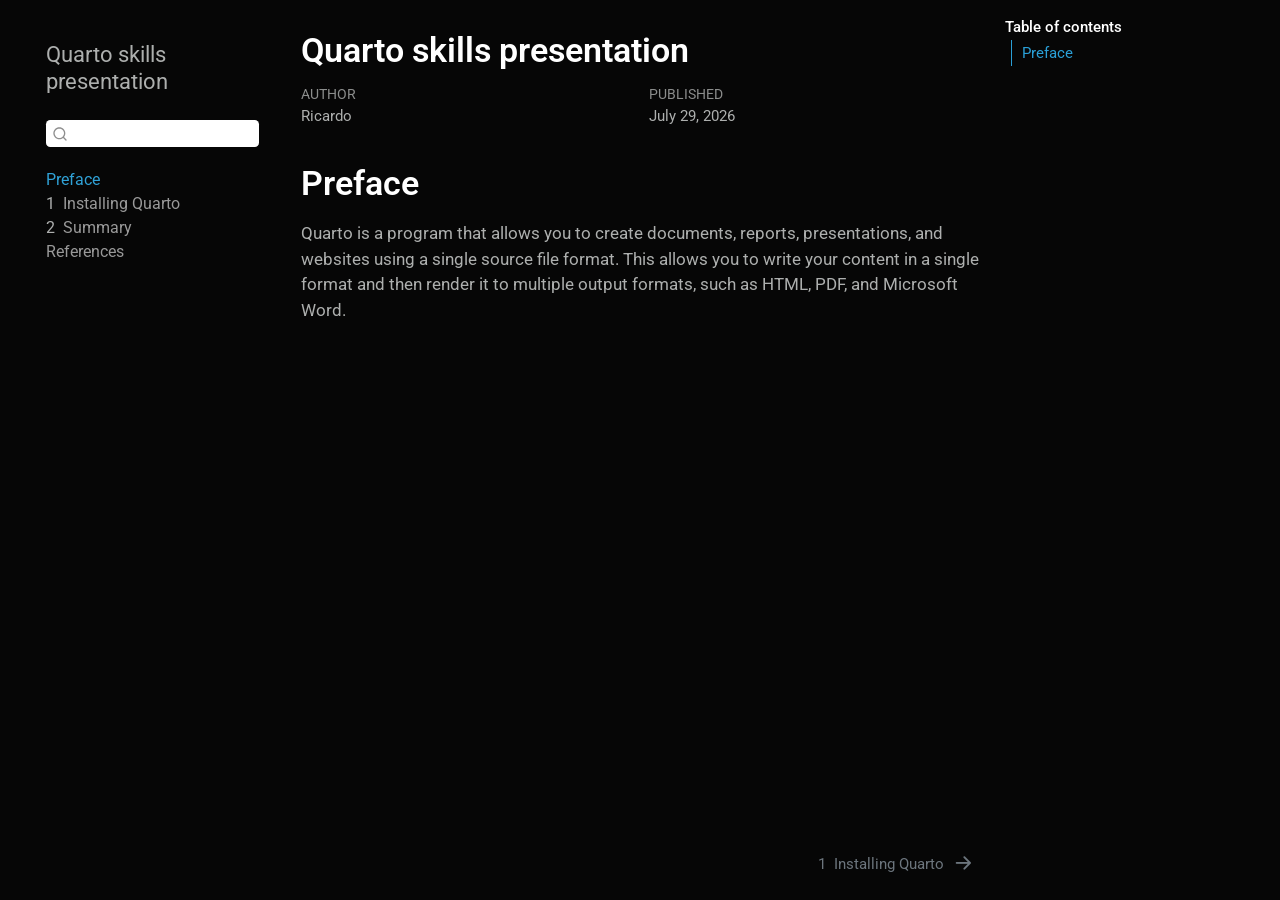
==== _book/index.html @ 13a71983 "Add initial content for Quarto project - Created index.qmd with a preface introducing Quarto. - Adde" ====
<!DOCTYPE html>
<html xmlns="http://www.w3.org/1999/xhtml" lang="en" xml:lang="en"><head>

<meta charset="utf-8">
<meta name="generator" content="quarto-1.8.25">

<meta name="viewport" content="width=device-width, initial-scale=1.0, user-scalable=yes">

<meta name="author" content="Ricardo">
<meta name="dcterms.date" content="2026-07-29">

<title>Quarto skills presentation</title>
<style>
code{white-space: pre-wrap;}
span.smallcaps{font-variant: small-caps;}
div.columns{display: flex; gap: min(4vw, 1.5em);}
div.column{flex: auto; overflow-x: auto;}
div.hanging-indent{margin-left: 1.5em; text-indent: -1.5em;}
ul.task-list{list-style: none;}
ul.task-list li input[type="checkbox"] {
  width: 0.8em;
  margin: 0 0.8em 0.2em -1em; /* quarto-specific, see https://github.com/quarto-dev/quarto-cli/issues/4556 */ 
  vertical-align: middle;
}
</style>


<script src="site_libs/quarto-nav/quarto-nav.js"></script>
<script src="site_libs/quarto-nav/headroom.min.js"></script>
<script src="site_libs/clipboard/clipboard.min.js"></script>
<script src="site_libs/quarto-search/autocomplete.umd.js"></script>
<script src="site_libs/quarto-search/fuse.min.js"></script>
<script src="site_libs/quarto-search/quarto-search.js"></script>
<meta name="quarto:offset" content="./">
<link href="./intro.html" rel="next">
<script src="site_libs/quarto-html/quarto.js" type="module"></script>
<script src="site_libs/quarto-html/tabsets/tabsets.js" type="module"></script>
<script src="site_libs/quarto-html/axe/axe-check.js" type="module"></script>
<script src="site_libs/quarto-html/popper.min.js"></script>
<script src="site_libs/quarto-html/tippy.umd.min.js"></script>
<script src="site_libs/quarto-html/anchor.min.js"></script>
<link href="site_libs/quarto-html/tippy.css" rel="stylesheet">
<link href="site_libs/quarto-html/quarto-syntax-highlighting-dark-707d8167ce6003fca903bfe2be84ab7f.css" rel="stylesheet" id="quarto-text-highlighting-styles">
<script src="site_libs/bootstrap/bootstrap.min.js"></script>
<link href="site_libs/bootstrap/bootstrap-icons.css" rel="stylesheet">
<link href="site_libs/bootstrap/bootstrap-f989f0be0083fdbf4c28dfc72193fa8f.min.css" rel="stylesheet" append-hash="true" id="quarto-bootstrap" data-mode="dark">
<script id="quarto-search-options" type="application/json">{
  "location": "sidebar",
  "copy-button": false,
  "collapse-after": 3,
  "panel-placement": "start",
  "type": "textbox",
  "limit": 50,
  "keyboard-shortcut": [
    "f",
    "/",
    "s"
  ],
  "show-item-context": false,
  "language": {
    "search-no-results-text": "No results",
    "search-matching-documents-text": "matching documents",
    "search-copy-link-title": "Copy link to search",
    "search-hide-matches-text": "Hide additional matches",
    "search-more-match-text": "more match in this document",
    "search-more-matches-text": "more matches in this document",
    "search-clear-button-title": "Clear",
    "search-text-placeholder": "",
    "search-detached-cancel-button-title": "Cancel",
    "search-submit-button-title": "Submit",
    "search-label": "Search"
  }
}</script>


</head>

<body class="nav-sidebar floating quarto-light">

<div id="quarto-search-results"></div>
  <header id="quarto-header" class="headroom fixed-top">
  <nav class="quarto-secondary-nav">
    <div class="container-fluid d-flex">
      <button type="button" class="quarto-btn-toggle btn" data-bs-toggle="collapse" role="button" data-bs-target=".quarto-sidebar-collapse-item" aria-controls="quarto-sidebar" aria-expanded="false" aria-label="Toggle sidebar navigation" onclick="if (window.quartoToggleHeadroom) { window.quartoToggleHeadroom(); }">
        <i class="bi bi-layout-text-sidebar-reverse"></i>
      </button>
        <nav class="quarto-page-breadcrumbs" aria-label="breadcrumb"><ol class="breadcrumb"><li class="breadcrumb-item"><a href="./index.html">Preface</a></li></ol></nav>
        <a class="flex-grow-1" role="navigation" data-bs-toggle="collapse" data-bs-target=".quarto-sidebar-collapse-item" aria-controls="quarto-sidebar" aria-expanded="false" aria-label="Toggle sidebar navigation" onclick="if (window.quartoToggleHeadroom) { window.quartoToggleHeadroom(); }">      
        </a>
      <button type="button" class="btn quarto-search-button" aria-label="Search" onclick="window.quartoOpenSearch();">
        <i class="bi bi-search"></i>
      </button>
    </div>
  </nav>
</header>
<!-- content -->
<div id="quarto-content" class="quarto-container page-columns page-rows-contents page-layout-article">
<!-- sidebar -->
  <nav id="quarto-sidebar" class="sidebar collapse collapse-horizontal quarto-sidebar-collapse-item sidebar-navigation floating overflow-auto">
    <div class="pt-lg-2 mt-2 text-left sidebar-header sidebar-header-stacked">
      <a href="./index.html" class="sidebar-logo-link">
      </a>
    <div class="sidebar-title mb-0 py-0">
      <a href="./">Quarto skills presentation</a> 
    </div>
      </div>
        <div class="mt-2 flex-shrink-0 align-items-center">
        <div class="sidebar-search">
        <div id="quarto-search" class="" title="Search"></div>
        </div>
        </div>
    <div class="sidebar-menu-container"> 
    <ul class="list-unstyled mt-1">
        <li class="sidebar-item">
  <div class="sidebar-item-container"> 
  <a href="./index.html" class="sidebar-item-text sidebar-link active">
 <span class="menu-text">Preface</span></a>
  </div>
</li>
        <li class="sidebar-item">
  <div class="sidebar-item-container"> 
  <a href="./intro.html" class="sidebar-item-text sidebar-link">
 <span class="menu-text"><span class="chapter-number">1</span>&nbsp; <span class="chapter-title">Installing Quarto</span></span></a>
  </div>
</li>
        <li class="sidebar-item">
  <div class="sidebar-item-container"> 
  <a href="./summary.html" class="sidebar-item-text sidebar-link">
 <span class="menu-text"><span class="chapter-number">2</span>&nbsp; <span class="chapter-title">Summary</span></span></a>
  </div>
</li>
        <li class="sidebar-item">
  <div class="sidebar-item-container"> 
  <a href="./references.html" class="sidebar-item-text sidebar-link">
 <span class="menu-text">References</span></a>
  </div>
</li>
    </ul>
    </div>
</nav>
<div id="quarto-sidebar-glass" class="quarto-sidebar-collapse-item" data-bs-toggle="collapse" data-bs-target=".quarto-sidebar-collapse-item"></div>
<!-- margin-sidebar -->
    <div id="quarto-margin-sidebar" class="sidebar margin-sidebar">
        <nav id="TOC" role="doc-toc" class="toc-active">
    <h2 id="toc-title">Table of contents</h2>
   
  <ul>
  <li><a href="#preface" id="toc-preface" class="nav-link active" data-scroll-target="#preface">Preface</a></li>
  </ul>
</nav>
    </div>
<!-- main -->
<main class="content" id="quarto-document-content">

<header id="title-block-header" class="quarto-title-block default">
<div class="quarto-title">
<h1 class="title">Quarto skills presentation</h1>
</div>



<div class="quarto-title-meta">

    <div>
    <div class="quarto-title-meta-heading">Author</div>
    <div class="quarto-title-meta-contents">
             <p>Ricardo </p>
          </div>
  </div>
    
    <div>
    <div class="quarto-title-meta-heading">Published</div>
    <div class="quarto-title-meta-contents">
      <p class="date">July 29, 2026</p>
    </div>
  </div>
  
    
  </div>
  


</header>


<section id="preface" class="level1 unnumbered">
<h1 class="unnumbered">Preface</h1>
<p>Quarto is a program that allows you to create documents, reports, presentations, and websites using a single source file format. This allows you to write your content in a single format and then render it to multiple output formats, such as HTML, PDF, and Microsoft Word.</p>


</section>

</main> <!-- /main -->
<script id="quarto-html-after-body" type="application/javascript">
  window.document.addEventListener("DOMContentLoaded", function (event) {
    const icon = "";
    const anchorJS = new window.AnchorJS();
    anchorJS.options = {
      placement: 'right',
      icon: icon
    };
    anchorJS.add('.anchored');
    const isCodeAnnotation = (el) => {
      for (const clz of el.classList) {
        if (clz.startsWith('code-annotation-')) {                     
          return true;
        }
      }
      return false;
    }
    const onCopySuccess = function(e) {
      // button target
      const button = e.trigger;
      // don't keep focus
      button.blur();
      // flash "checked"
      button.classList.add('code-copy-button-checked');
      var currentTitle = button.getAttribute("title");
      button.setAttribute("title", "Copied!");
      let tooltip;
      if (window.bootstrap) {
        button.setAttribute("data-bs-toggle", "tooltip");
        button.setAttribute("data-bs-placement", "left");
        button.setAttribute("data-bs-title", "Copied!");
        tooltip = new bootstrap.Tooltip(button, 
          { trigger: "manual", 
            customClass: "code-copy-button-tooltip",
            offset: [0, -8]});
        tooltip.show();    
      }
      setTimeout(function() {
        if (tooltip) {
          tooltip.hide();
          button.removeAttribute("data-bs-title");
          button.removeAttribute("data-bs-toggle");
          button.removeAttribute("data-bs-placement");
        }
        button.setAttribute("title", currentTitle);
        button.classList.remove('code-copy-button-checked');
      }, 1000);
      // clear code selection
      e.clearSelection();
    }
    const getTextToCopy = function(trigger) {
      const outerScaffold = trigger.parentElement.cloneNode(true);
      const codeEl = outerScaffold.querySelector('code');
      for (const childEl of codeEl.children) {
        if (isCodeAnnotation(childEl)) {
          childEl.remove();
        }
      }
      return codeEl.innerText;
    }
    const clipboard = new window.ClipboardJS('.code-copy-button:not([data-in-quarto-modal])', {
      text: getTextToCopy
    });
    clipboard.on('success', onCopySuccess);
    if (window.document.getElementById('quarto-embedded-source-code-modal')) {
      const clipboardModal = new window.ClipboardJS('.code-copy-button[data-in-quarto-modal]', {
        text: getTextToCopy,
        container: window.document.getElementById('quarto-embedded-source-code-modal')
      });
      clipboardModal.on('success', onCopySuccess);
    }
      var localhostRegex = new RegExp(/^(?:http|https):\/\/localhost\:?[0-9]*\//);
      var mailtoRegex = new RegExp(/^mailto:/);
        var filterRegex = new RegExp('/' + window.location.host + '/');
      var isInternal = (href) => {
          return filterRegex.test(href) || localhostRegex.test(href) || mailtoRegex.test(href);
      }
      // Inspect non-navigation links and adorn them if external
     var links = window.document.querySelectorAll('a[href]:not(.nav-link):not(.navbar-brand):not(.toc-action):not(.sidebar-link):not(.sidebar-item-toggle):not(.pagination-link):not(.no-external):not([aria-hidden]):not(.dropdown-item):not(.quarto-navigation-tool):not(.about-link)');
      for (var i=0; i<links.length; i++) {
        const link = links[i];
        if (!isInternal(link.href)) {
          // undo the damage that might have been done by quarto-nav.js in the case of
          // links that we want to consider external
          if (link.dataset.originalHref !== undefined) {
            link.href = link.dataset.originalHref;
          }
        }
      }
    function tippyHover(el, contentFn, onTriggerFn, onUntriggerFn) {
      const config = {
        allowHTML: true,
        maxWidth: 500,
        delay: 100,
        arrow: false,
        appendTo: function(el) {
            return el.parentElement;
        },
        interactive: true,
        interactiveBorder: 10,
        theme: 'quarto',
        placement: 'bottom-start',
      };
      if (contentFn) {
        config.content = contentFn;
      }
      if (onTriggerFn) {
        config.onTrigger = onTriggerFn;
      }
      if (onUntriggerFn) {
        config.onUntrigger = onUntriggerFn;
      }
      window.tippy(el, config); 
    }
    const noterefs = window.document.querySelectorAll('a[role="doc-noteref"]');
    for (var i=0; i<noterefs.length; i++) {
      const ref = noterefs[i];
      tippyHover(ref, function() {
        // use id or data attribute instead here
        let href = ref.getAttribute('data-footnote-href') || ref.getAttribute('href');
        try { href = new URL(href).hash; } catch {}
        const id = href.replace(/^#\/?/, "");
        const note = window.document.getElementById(id);
        if (note) {
          return note.innerHTML;
        } else {
          return "";
        }
      });
    }
    const xrefs = window.document.querySelectorAll('a.quarto-xref');
    const processXRef = (id, note) => {
      // Strip column container classes
      const stripColumnClz = (el) => {
        el.classList.remove("page-full", "page-columns");
        if (el.children) {
          for (const child of el.children) {
            stripColumnClz(child);
          }
        }
      }
      stripColumnClz(note)
      if (id === null || id.startsWith('sec-')) {
        // Special case sections, only their first couple elements
        const container = document.createElement("div");
        if (note.children && note.children.length > 2) {
          container.appendChild(note.children[0].cloneNode(true));
          for (let i = 1; i < note.children.length; i++) {
            const child = note.children[i];
            if (child.tagName === "P" && child.innerText === "") {
              continue;
            } else {
              container.appendChild(child.cloneNode(true));
              break;
            }
          }
          if (window.Quarto?.typesetMath) {
            window.Quarto.typesetMath(container);
          }
          return container.innerHTML
        } else {
          if (window.Quarto?.typesetMath) {
            window.Quarto.typesetMath(note);
          }
          return note.innerHTML;
        }
      } else {
        // Remove any anchor links if they are present
        const anchorLink = note.querySelector('a.anchorjs-link');
        if (anchorLink) {
          anchorLink.remove();
        }
        if (window.Quarto?.typesetMath) {
          window.Quarto.typesetMath(note);
        }
        if (note.classList.contains("callout")) {
          return note.outerHTML;
        } else {
          return note.innerHTML;
        }
      }
    }
    for (var i=0; i<xrefs.length; i++) {
      const xref = xrefs[i];
      tippyHover(xref, undefined, function(instance) {
        instance.disable();
        let url = xref.getAttribute('href');
        let hash = undefined; 
        if (url.startsWith('#')) {
          hash = url;
        } else {
          try { hash = new URL(url).hash; } catch {}
        }
        if (hash) {
          const id = hash.replace(/^#\/?/, "");
          const note = window.document.getElementById(id);
          if (note !== null) {
            try {
              const html = processXRef(id, note.cloneNode(true));
              instance.setContent(html);
            } finally {
              instance.enable();
              instance.show();
            }
          } else {
            // See if we can fetch this
            fetch(url.split('#')[0])
            .then(res => res.text())
            .then(html => {
              const parser = new DOMParser();
              const htmlDoc = parser.parseFromString(html, "text/html");
              const note = htmlDoc.getElementById(id);
              if (note !== null) {
                const html = processXRef(id, note);
                instance.setContent(html);
              } 
            }).finally(() => {
              instance.enable();
              instance.show();
            });
          }
        } else {
          // See if we can fetch a full url (with no hash to target)
          // This is a special case and we should probably do some content thinning / targeting
          fetch(url)
          .then(res => res.text())
          .then(html => {
            const parser = new DOMParser();
            const htmlDoc = parser.parseFromString(html, "text/html");
            const note = htmlDoc.querySelector('main.content');
            if (note !== null) {
              // This should only happen for chapter cross references
              // (since there is no id in the URL)
              // remove the first header
              if (note.children.length > 0 && note.children[0].tagName === "HEADER") {
                note.children[0].remove();
              }
              const html = processXRef(null, note);
              instance.setContent(html);
            } 
          }).finally(() => {
            instance.enable();
            instance.show();
          });
        }
      }, function(instance) {
      });
    }
        let selectedAnnoteEl;
        const selectorForAnnotation = ( cell, annotation) => {
          let cellAttr = 'data-code-cell="' + cell + '"';
          let lineAttr = 'data-code-annotation="' +  annotation + '"';
          const selector = 'span[' + cellAttr + '][' + lineAttr + ']';
          return selector;
        }
        const selectCodeLines = (annoteEl) => {
          const doc = window.document;
          const targetCell = annoteEl.getAttribute("data-target-cell");
          const targetAnnotation = annoteEl.getAttribute("data-target-annotation");
          const annoteSpan = window.document.querySelector(selectorForAnnotation(targetCell, targetAnnotation));
          const lines = annoteSpan.getAttribute("data-code-lines").split(",");
          const lineIds = lines.map((line) => {
            return targetCell + "-" + line;
          })
          let top = null;
          let height = null;
          let parent = null;
          if (lineIds.length > 0) {
              //compute the position of the single el (top and bottom and make a div)
              const el = window.document.getElementById(lineIds[0]);
              top = el.offsetTop;
              height = el.offsetHeight;
              parent = el.parentElement.parentElement;
            if (lineIds.length > 1) {
              const lastEl = window.document.getElementById(lineIds[lineIds.length - 1]);
              const bottom = lastEl.offsetTop + lastEl.offsetHeight;
              height = bottom - top;
            }
            if (top !== null && height !== null && parent !== null) {
              // cook up a div (if necessary) and position it 
              let div = window.document.getElementById("code-annotation-line-highlight");
              if (div === null) {
                div = window.document.createElement("div");
                div.setAttribute("id", "code-annotation-line-highlight");
                div.style.position = 'absolute';
                parent.appendChild(div);
              }
              div.style.top = top - 2 + "px";
              div.style.height = height + 4 + "px";
              div.style.left = 0;
              let gutterDiv = window.document.getElementById("code-annotation-line-highlight-gutter");
              if (gutterDiv === null) {
                gutterDiv = window.document.createElement("div");
                gutterDiv.setAttribute("id", "code-annotation-line-highlight-gutter");
                gutterDiv.style.position = 'absolute';
                const codeCell = window.document.getElementById(targetCell);
                const gutter = codeCell.querySelector('.code-annotation-gutter');
                gutter.appendChild(gutterDiv);
              }
              gutterDiv.style.top = top - 2 + "px";
              gutterDiv.style.height = height + 4 + "px";
            }
            selectedAnnoteEl = annoteEl;
          }
        };
        const unselectCodeLines = () => {
          const elementsIds = ["code-annotation-line-highlight", "code-annotation-line-highlight-gutter"];
          elementsIds.forEach((elId) => {
            const div = window.document.getElementById(elId);
            if (div) {
              div.remove();
            }
          });
          selectedAnnoteEl = undefined;
        };
          // Handle positioning of the toggle
      window.addEventListener(
        "resize",
        throttle(() => {
          elRect = undefined;
          if (selectedAnnoteEl) {
            selectCodeLines(selectedAnnoteEl);
          }
        }, 10)
      );
      function throttle(fn, ms) {
      let throttle = false;
      let timer;
        return (...args) => {
          if(!throttle) { // first call gets through
              fn.apply(this, args);
              throttle = true;
          } else { // all the others get throttled
              if(timer) clearTimeout(timer); // cancel #2
              timer = setTimeout(() => {
                fn.apply(this, args);
                timer = throttle = false;
              }, ms);
          }
        };
      }
        // Attach click handler to the DT
        const annoteDls = window.document.querySelectorAll('dt[data-target-cell]');
        for (const annoteDlNode of annoteDls) {
          annoteDlNode.addEventListener('click', (event) => {
            const clickedEl = event.target;
            if (clickedEl !== selectedAnnoteEl) {
              unselectCodeLines();
              const activeEl = window.document.querySelector('dt[data-target-cell].code-annotation-active');
              if (activeEl) {
                activeEl.classList.remove('code-annotation-active');
              }
              selectCodeLines(clickedEl);
              clickedEl.classList.add('code-annotation-active');
            } else {
              // Unselect the line
              unselectCodeLines();
              clickedEl.classList.remove('code-annotation-active');
            }
          });
        }
    const findCites = (el) => {
      const parentEl = el.parentElement;
      if (parentEl) {
        const cites = parentEl.dataset.cites;
        if (cites) {
          return {
            el,
            cites: cites.split(' ')
          };
        } else {
          return findCites(el.parentElement)
        }
      } else {
        return undefined;
      }
    };
    var bibliorefs = window.document.querySelectorAll('a[role="doc-biblioref"]');
    for (var i=0; i<bibliorefs.length; i++) {
      const ref = bibliorefs[i];
      const citeInfo = findCites(ref);
      if (citeInfo) {
        tippyHover(citeInfo.el, function() {
          var popup = window.document.createElement('div');
          citeInfo.cites.forEach(function(cite) {
            var citeDiv = window.document.createElement('div');
            citeDiv.classList.add('hanging-indent');
            citeDiv.classList.add('csl-entry');
            var biblioDiv = window.document.getElementById('ref-' + cite);
            if (biblioDiv) {
              citeDiv.innerHTML = biblioDiv.innerHTML;
            }
            popup.appendChild(citeDiv);
          });
          return popup.innerHTML;
        });
      }
    }
  });
  </script>
<nav class="page-navigation">
  <div class="nav-page nav-page-previous">
  </div>
  <div class="nav-page nav-page-next">
      <a href="./intro.html" class="pagination-link" aria-label="Installing Quarto">
        <span class="nav-page-text"><span class="chapter-number">1</span>&nbsp; <span class="chapter-title">Installing Quarto</span></span> <i class="bi bi-arrow-right-short"></i>
      </a>
  </div>
</nav>
</div> <!-- /content -->




</body></html>
---- _book/site_libs/quarto-html/tippy.css ----
.tippy-box[data-animation=fade][data-state=hidden]{opacity:0}[data-tippy-root]{max-width:calc(100vw - 10px)}.tippy-box{position:relative;background-color:#333;color:#fff;border-radius:4px;font-size:14px;line-height:1.4;white-space:normal;outline:0;transition-property:transform,visibility,opacity}.tippy-box[data-placement^=top]>.tippy-arrow{bottom:0}.tippy-box[data-placement^=top]>.tippy-arrow:before{bottom:-7px;left:0;border-width:8px 8px 0;border-top-color:initial;transform-origin:center top}.tippy-box[data-placement^=bottom]>.tippy-arrow{top:0}.tippy-box[data-placement^=bottom]>.tippy-arrow:before{top:-7px;left:0;border-width:0 8px 8px;border-bottom-color:initial;transform-origin:center bottom}.tippy-box[data-placement^=left]>.tippy-arrow{right:0}.tippy-box[data-placement^=left]>.tippy-arrow:before{border-width:8px 0 8px 8px;border-left-color:initial;right:-7px;transform-origin:center left}.tippy-box[data-placement^=right]>.tippy-arrow{left:0}.tippy-box[data-placement^=right]>.tippy-arrow:before{left:-7px;border-width:8px 8px 8px 0;border-right-color:initial;transform-origin:center right}.tippy-box[data-inertia][data-state=visible]{transition-timing-function:cubic-bezier(.54,1.5,.38,1.11)}.tippy-arrow{width:16px;height:16px;color:#333}.tippy-arrow:before{content:"";position:absolute;border-color:transparent;border-style:solid}.tippy-content{position:relative;padding:5px 9px;z-index:1}
---- _book/site_libs/quarto-html/quarto-syntax-highlighting-dark-707d8167ce6003fca903bfe2be84ab7f.css ----
/* quarto syntax highlight colors */
:root {
  --quarto-hl-al-color: #f07178;
  --quarto-hl-an-color: #d4d0ab;
  --quarto-hl-at-color: #00e0e0;
  --quarto-hl-bn-color: #d4d0ab;
  --quarto-hl-bu-color: #abe338;
  --quarto-hl-ch-color: #abe338;
  --quarto-hl-co-color: #f8f8f2;
  --quarto-hl-cv-color: #ffd700;
  --quarto-hl-cn-color: #ffd700;
  --quarto-hl-cf-color: #ffa07a;
  --quarto-hl-dt-color: #ffa07a;
  --quarto-hl-dv-color: #d4d0ab;
  --quarto-hl-do-color: #f8f8f2;
  --quarto-hl-er-color: #f07178;
  --quarto-hl-ex-color: #00e0e0;
  --quarto-hl-fl-color: #d4d0ab;
  --quarto-hl-fu-color: #ffa07a;
  --quarto-hl-im-color: #abe338;
  --quarto-hl-in-color: #d4d0ab;
  --quarto-hl-kw-color: #ffa07a;
  --quarto-hl-op-color: #ffa07a;
  --quarto-hl-ot-color: #00e0e0;
  --quarto-hl-pp-color: #dcc6e0;
  --quarto-hl-re-color: #00e0e0;
  --quarto-hl-sc-color: #abe338;
  --quarto-hl-ss-color: #abe338;
  --quarto-hl-st-color: #abe338;
  --quarto-hl-va-color: #00e0e0;
  --quarto-hl-vs-color: #abe338;
  --quarto-hl-wa-color: #dcc6e0;
}

/* other quarto variables */
:root {
  --quarto-font-monospace: SFMono-Regular, Menlo, Monaco, Consolas, "Liberation Mono", "Courier New", monospace;
}

/* syntax highlight based on Pandoc's rules */
pre > code.sourceCode > span {
  color: #f8f8f2;
}

code.sourceCode > span {
  color: #f8f8f2;
}

div.sourceCode,
div.sourceCode pre.sourceCode {
  color: #f8f8f2;
}

/* Normal */
code span {
  color: #f8f8f2;
}

/* Alert */
code span.al {
  color: #f07178;
}

/* Annotation */
code span.an {
  color: #d4d0ab;
}

/* Attribute */
code span.at {
  color: #00e0e0;
}

/* BaseN */
code span.bn {
  color: #d4d0ab;
}

/* BuiltIn */
code span.bu {
  color: #abe338;
}

/* ControlFlow */
code span.cf {
  font-weight: bold;
  color: #ffa07a;
}

/* Char */
code span.ch {
  color: #abe338;
}

/* Constant */
code span.cn {
  color: #ffd700;
}

/* Comment */
code span.co {
  font-style: italic;
  color: #f8f8f2;
}

/* CommentVar */
code span.cv {
  color: #ffd700;
}

/* Documentation */
code span.do {
  color: #f8f8f2;
}

/* DataType */
code span.dt {
  color: #ffa07a;
}

/* DecVal */
code span.dv {
  color: #d4d0ab;
}

/* Error */
code span.er {
  color: #f07178;
  text-decoration: underline;
}

/* Extension */
code span.ex {
  font-weight: bold;
  color: #00e0e0;
}

/* Float */
code span.fl {
  color: #d4d0ab;
}

/* Function */
code span.fu {
  color: #ffa07a;
}

/* Import */
code span.im {
  color: #abe338;
}

/* Information */
code span.in {
  color: #d4d0ab;
}

/* Keyword */
code span.kw {
  font-weight: bold;
  color: #ffa07a;
}

/* Operator */
code span.op {
  color: #ffa07a;
}

/* Other */
code span.ot {
  color: #00e0e0;
}

/* Preprocessor */
code span.pp {
  color: #dcc6e0;
}

/* RegionMarker */
code span.re {
  background-color: #f8f8f2;
  color: #00e0e0;
}

/* SpecialChar */
code span.sc {
  color: #abe338;
}

/* SpecialString */
code span.ss {
  color: #abe338;
}

/* String */
code span.st {
  color: #abe338;
}

/* Variable */
code span.va {
  color: #00e0e0;
}

/* VerbatimString */
code span.vs {
  color: #abe338;
}

/* Warning */
code span.wa {
  color: #dcc6e0;
}

.prevent-inlining {
  content: "</";
}

/*# sourceMappingURL=f5ab3bb6f5ded8da9f12dd3a91d3da26.css.map */
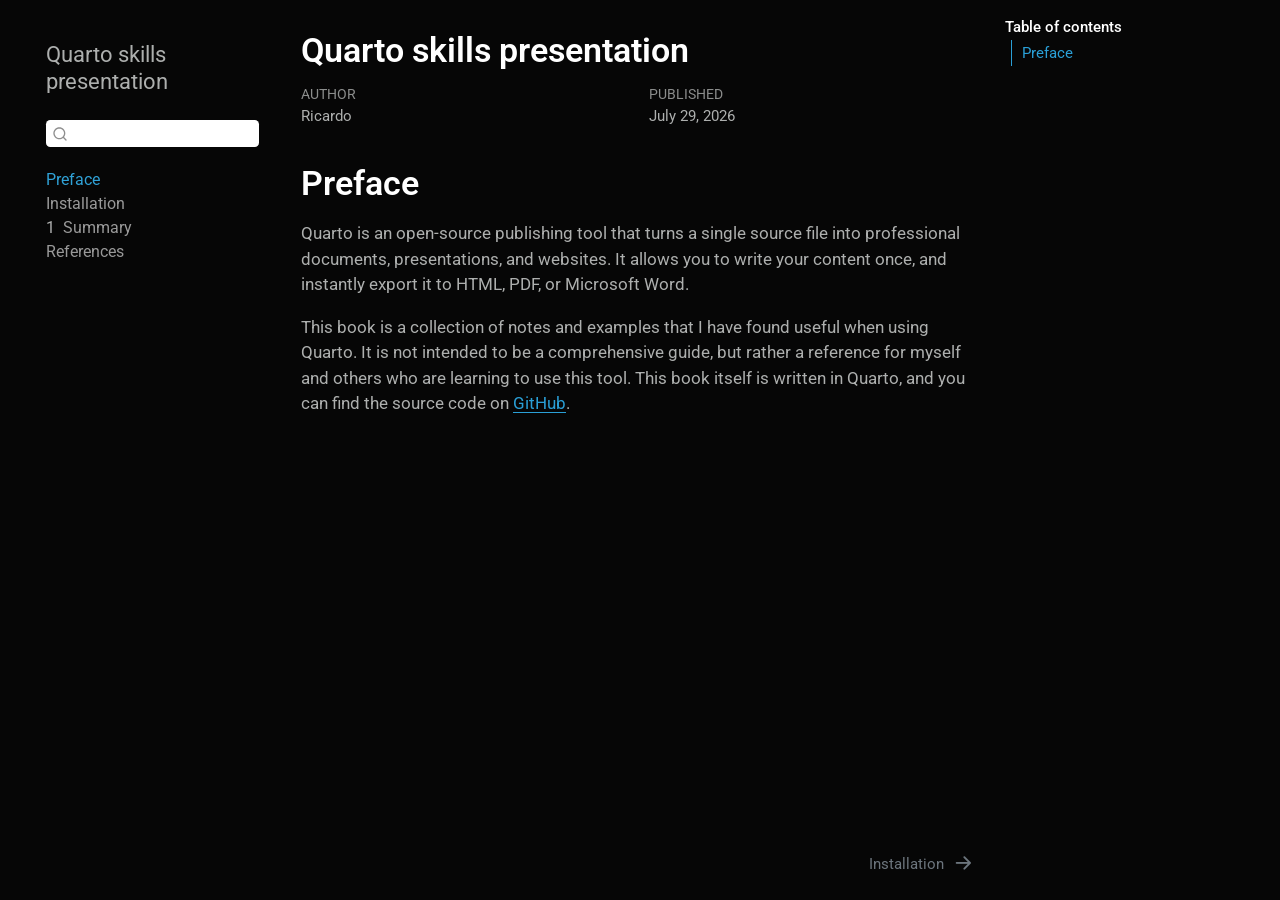
==== commit a38e9196: "Add styles to hide code copy buttons for non-copyable code blocks - Introduced a new CSS rule to hid" ====
--- a/_book/index.html
+++ b/_book/index.html
@@ -120,13 +120,13 @@
         <li class="sidebar-item">
   <div class="sidebar-item-container"> 
   <a href="./intro.html" class="sidebar-item-text sidebar-link">
- <span class="menu-text"><span class="chapter-number">1</span>&nbsp; <span class="chapter-title">Installing Quarto</span></span></a>
+ <span class="menu-text">Installation</span></a>
   </div>
 </li>
         <li class="sidebar-item">
   <div class="sidebar-item-container"> 
   <a href="./summary.html" class="sidebar-item-text sidebar-link">
- <span class="menu-text"><span class="chapter-number">2</span>&nbsp; <span class="chapter-title">Summary</span></span></a>
+ <span class="menu-text"><span class="chapter-number">1</span>&nbsp; <span class="chapter-title">Summary</span></span></a>
   </div>
 </li>
         <li class="sidebar-item">
@@ -185,7 +185,8 @@
 
 <section id="preface" class="level1 unnumbered">
 <h1 class="unnumbered">Preface</h1>
-<p>Quarto is a program that allows you to create documents, reports, presentations, and websites using a single source file format. This allows you to write your content in a single format and then render it to multiple output formats, such as HTML, PDF, and Microsoft Word.</p>
+<p>Quarto is an open-source publishing tool that turns a single source file into professional documents, presentations, and websites. It allows you to write your content once, and instantly export it to HTML, PDF, or Microsoft Word.</p>
+<p>This book is a collection of notes and examples that I have found useful when using Quarto. It is not intended to be a comprehensive guide, but rather a reference for myself and others who are learning to use this tool. This book itself is written in Quarto, and you can find the source code on <a href="https://github.com/CritalMediumBlue/quartoTutorial">GitHub</a>.</p>
 
 
 </section>
@@ -595,8 +596,8 @@
   <div class="nav-page nav-page-previous">
   </div>
   <div class="nav-page nav-page-next">
-      <a href="./intro.html" class="pagination-link" aria-label="Installing Quarto">
-        <span class="nav-page-text"><span class="chapter-number">1</span>&nbsp; <span class="chapter-title">Installing Quarto</span></span> <i class="bi bi-arrow-right-short"></i>
+      <a href="./intro.html" class="pagination-link" aria-label="Installation">
+        <span class="nav-page-text">Installation</span> <i class="bi bi-arrow-right-short"></i>
       </a>
   </div>
 </nav>
